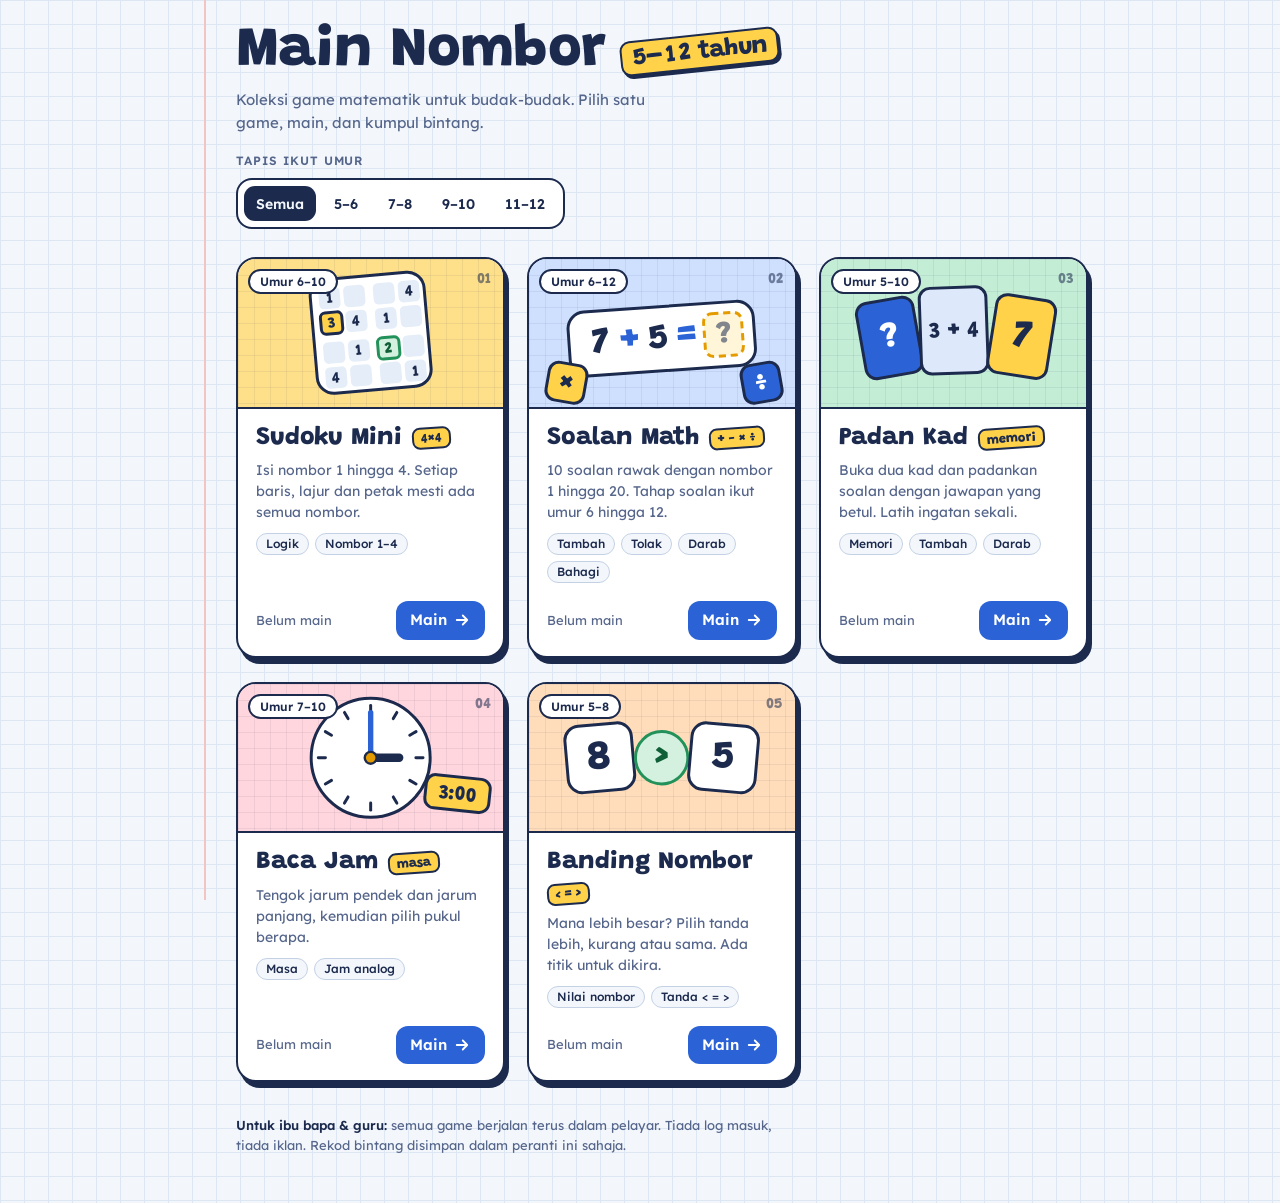
==== index.html @ bdeca7be "Main Nombor: menu + 5 game" ====
<!doctype html>
<html lang="ms">
<head>
<meta charset="utf-8">
<meta name="viewport" content="width=device-width, initial-scale=1">
<meta name="description" content="Main Nombor: koleksi game matematik percuma untuk kanak-kanak umur 5 hingga 12. Sudoku, soalan math, padan kad, baca jam dan banding nombor.">
<meta name="theme-color" content="#F3F7FC" media="(prefers-color-scheme: light)">
<meta name="theme-color" content="#161C26" media="(prefers-color-scheme: dark)">
<link rel="icon" href="assets/icon.svg" type="image/svg+xml">
<title>Main Nombor · Game Math untuk Budak</title>
<link rel="preconnect" href="https://fonts.googleapis.com">
<link rel="preconnect" href="https://fonts.gstatic.com" crossorigin>
<link rel="stylesheet" href="https://fonts.googleapis.com/css2?family=Grandstander:wght@600;800&family=Lexend:wght@400;500;600&display=swap">
<link rel="stylesheet" href="assets/common.css">
<style>
.page{gap:28px}
.top{align-items:flex-end}
.filter-wrap .label{margin-bottom:8px}
.filter .lvl{min-width:0;padding:11px 12px 10px;font-size:14px}
@media (max-width:560px){.filter-wrap{width:100%}.filter .lvl{padding-inline:4px;font-size:13px;white-space:nowrap}}
.tally{display:inline-flex;align-items:center;gap:8px;margin-top:14px;font-weight:600;font-size:14px;background:var(--card);border:2px solid var(--thin);border-radius:999px;padding:5px 14px 5px 8px}
.tally svg{width:22px;height:22px;fill:var(--tag-bg);stroke:var(--edge);stroke-width:1.4;stroke-linejoin:round}
.tally b{font-family:var(--f-display);font-size:18px;font-weight:800}

/* Senarai game */
.games{display:grid;grid-template-columns:repeat(auto-fill,minmax(250px,1fr));gap:24px 22px;margin:0;padding:0;list-style:none}
.games li{display:flex}
.game{flex:1;display:flex;flex-direction:column;text-decoration:none;color:inherit;background:var(--card);border:2.5px solid var(--edge);border-radius:20px;box-shadow:4px 6px 0 var(--edge);overflow:hidden;transition:transform .12s,box-shadow .12s}
.game:hover{transform:translate(-2px,-3px);box-shadow:6px 9px 0 var(--edge)}
.game:active{transform:translate(2px,3px);box-shadow:1px 2px 0 var(--edge)}
.game:focus-visible{outline:3px solid var(--pen);outline-offset:4px}
.art{position:relative;aspect-ratio:220/124;border-bottom:2.5px solid var(--edge);background-image:linear-gradient(rgba(28,42,77,.07) 1px,transparent 1px),linear-gradient(90deg,rgba(28,42,77,.07) 1px,transparent 1px);background-size:16px 16px}
.art svg{position:absolute;inset:0;width:100%;height:100%}
.acc-yellow{background-color:var(--acc-yellow)} .acc-sky{background-color:var(--acc-sky)} .acc-mint{background-color:var(--acc-mint)}
.acc-pink{background-color:var(--acc-pink)} .acc-peach{background-color:var(--acc-peach)}
.age{position:absolute;top:10px;left:10px;font-size:12px;font-weight:600;background:var(--card);border:2px solid var(--edge);border-radius:999px;padding:2px 10px 1px}
.no{position:absolute;top:10px;right:12px;font-family:var(--f-display);font-weight:800;font-size:15px;opacity:.55}
.body{flex:1;padding:16px 18px 6px;display:flex;flex-direction:column;gap:8px}
.body h2{margin:0;font-family:var(--f-display);font-weight:800;font-size:25px;line-height:1.1;display:flex;flex-wrap:wrap;align-items:center;gap:6px 10px}
.mini-tag{font-size:13px;background:var(--tag-bg);color:var(--tag-ink);border:2px solid var(--edge);border-radius:8px;padding:3px 7px 1px;transform:rotate(-4deg);white-space:nowrap}
.body p{margin:0;color:var(--muted);font-size:14px}
.skills{display:flex;flex-wrap:wrap;gap:6px;margin:2px 0 0;padding:0;list-style:none}
.skills li{font-size:12px;font-weight:500;border:1.5px solid var(--thin);border-radius:999px;padding:1px 9px;background:var(--paper)}
.foot{display:flex;align-items:center;justify-content:space-between;gap:10px;padding:12px 18px 16px}
.best{display:flex;align-items:center;gap:2px;font-size:13px;color:var(--muted)}
.best svg{width:20px;height:20px;fill:var(--thin);stroke:var(--edge);stroke-width:1.3;stroke-linejoin:round}
.best svg.on{fill:var(--tag-bg)}
.go{display:inline-flex;align-items:center;gap:6px;font-weight:600;font-size:15px;background:var(--pen);color:var(--pen-ink);border-radius:12px;padding:8px 14px}
.go svg{width:18px;height:18px;fill:none;stroke:currentColor;stroke-width:2.4;stroke-linecap:round;stroke-linejoin:round}
.empty{padding:30px;text-align:center;color:var(--muted);background:var(--card);border:2px dashed var(--thin);border-radius:16px}

/* Ilustrasi kad */
.art .k{fill:var(--card);stroke:var(--edge);stroke-width:2.5}
.art .bx{fill:var(--box)}
.art .t{fill:var(--ink);font-family:var(--f-display);font-weight:800;text-anchor:middle;dominant-baseline:central}
.art .tb{fill:var(--pen);font-family:var(--f-display);font-weight:800;text-anchor:middle;dominant-baseline:central}
.art .y{fill:var(--tag-bg);stroke:var(--edge);stroke-width:2.5}
.art .yt{fill:var(--tag-ink);font-family:var(--f-display);font-weight:800;text-anchor:middle;dominant-baseline:central}
.art .g{fill:var(--ok-bg);stroke:var(--ok);stroke-width:2.5}
.art .gt{fill:var(--ok-ink);font-family:var(--f-display);font-weight:800;text-anchor:middle;dominant-baseline:central}
.art .p{fill:var(--pen);stroke:var(--edge);stroke-width:2.5}
.art .pt{fill:var(--pen-ink);font-family:var(--f-display);font-weight:800;text-anchor:middle;dominant-baseline:central}
.art .s{fill:var(--same);stroke:var(--edge);stroke-width:2.5}
.art .slot{fill:var(--hl-soft);stroke:var(--sel);stroke-width:2.5;stroke-dasharray:6 4}
.art .ln{stroke:var(--ink);stroke-linecap:round}
.art .lnb{stroke:var(--pen);stroke-linecap:round}
.art .tick{stroke:var(--ink);stroke-width:2.5;stroke-linecap:round}
.art .pin{fill:var(--sel);stroke:var(--edge);stroke-width:2}

.note{margin:6px 0 0;font-size:13px;color:var(--muted);max-width:70ch}
.note b{color:var(--ink);font-weight:600}
</style>
</head>
<body>
<main class="page">
  <header class="top">
    <div class="brand">
      <h1>Main Nombor <span class="tag">5–12 tahun</span></h1>
      <p>Koleksi game matematik untuk budak-budak. Pilih satu game, main, dan kumpul bintang.</p>
      <div class="tally" id="tally" hidden><svg viewBox="0 0 24 24" aria-hidden="true"><path d="M12 2.6l2.85 6 6.55.78-4.85 4.55 1.28 6.5L12 17.2l-5.83 3.23 1.28-6.5L2.6 9.38l6.55-.78z"/></svg><span><b id="tally-n">0</b> / <span id="tally-max">0</span> bintang dikumpul</span></div>
    </div>
    <div class="filter-wrap">
      <p class="label">Tapis ikut umur</p>
      <div class="levels filter" id="filter" role="group" aria-label="Tapis game ikut umur"></div>
    </div>
  </header>

  <ul class="games" id="games"></ul>
  <p class="empty" id="empty" hidden>Belum ada game untuk umur ini.</p>

  <p class="note"><b>Untuk ibu bapa &amp; guru:</b> semua game berjalan terus dalam pelayar. Tiada log masuk, tiada iklan. Rekod bintang disimpan dalam peranti ini sahaja.</p>
</main>

<script src="assets/common.js"></script>
<script>
(() => {
/* =====================================================================
   SENARAI GAME — nak tambah game baru, tambah satu objek di sini
   dan buat folder games/<id>/index.html
   ===================================================================== */
const GAMES=[
  {id:'sudoku-4x4',title:'Sudoku Mini',tag:'4×4',ages:[6,10],acc:'yellow',
   desc:'Isi nombor 1 hingga 4. Setiap baris, lajur dan petak mesti ada semua nombor.',
   skills:['Logik','Nombor 1–4'],art:sudokuArt},
  {id:'soalan-math',title:'Soalan Math',tag:'+ − × ÷',ages:[6,12],acc:'sky',
   desc:'10 soalan rawak dengan nombor 1 hingga 20. Tahap soalan ikut umur 6 hingga 12.',
   skills:['Tambah','Tolak','Darab','Bahagi'],art:mathArt},
  {id:'padan-kad',title:'Padan Kad',tag:'memori',ages:[5,10],acc:'mint',
   desc:'Buka dua kad dan padankan soalan dengan jawapan yang betul. Latih ingatan sekali.',
   skills:['Memori','Tambah','Darab'],art:cardsArt},
  {id:'baca-jam',title:'Baca Jam',tag:'masa',ages:[7,10],acc:'pink',
   desc:'Tengok jarum pendek dan jarum panjang, kemudian pilih pukul berapa.',
   skills:['Masa','Jam analog'],art:clockArt},
  {id:'banding-nombor',title:'Banding Nombor',tag:'< = >',ages:[5,8],acc:'peach',
   desc:'Mana lebih besar? Pilih tanda lebih, kurang atau sama. Ada titik untuk dikira.',
   skills:['Nilai nombor','Tanda < = >'],art:compareArt}
];
const FILTERS=[{id:'all',label:'Semua'},{id:'5-6',label:'5–6'},{id:'7-8',label:'7–8'},{id:'9-10',label:'9–10'},{id:'11-12',label:'11–12'}];

/* ----- Ilustrasi (SVG ringkas, warna ikut tema) ----- */
function sudokuArt(){
  const nums=[[1,0,0,4],[0,4,1,0],[0,1,0,0],[4,0,0,1]];
  let h='<g transform="rotate(-5 110 62)"><rect class="k" x="62" y="14" width="96" height="96" rx="14"/>';
  for(let r=0;r<4;r++)for(let c=0;c<4;c++){
    const x=69+c*21+(c>1?4:0),y=21+r*21+(r>1?4:0);
    const cls=r===1&&c===0?'y':r===2&&c===2?'g':'bx';
    h+=`<rect class="${cls}" x="${x}" y="${y}" width="18" height="18" rx="4" ${cls==='bx'?'':'stroke-width="2"'}/>`;
    const v=r===1&&c===0?3:r===2&&c===2?2:nums[r][c];
    if(v)h+=`<text class="${cls==='g'?'gt':cls==='y'?'yt':'t'}" x="${x+9}" y="${y+10}" font-size="13">${v}</text>`;
  }
  return h+'</g>';
}
function mathArt(){
  return `<g transform="rotate(-4 110 66)"><rect class="k" x="32" y="40" width="156" height="54" rx="14"/>
    <text class="t" x="58" y="68" font-size="30">7</text><text class="tb" x="83" y="68" font-size="30">+</text>
    <text class="t" x="107" y="68" font-size="30">5</text><text class="tb" x="131" y="68" font-size="30">=</text>
    <rect class="slot" x="146" y="49" width="32" height="36" rx="7"/><text class="t" x="162" y="68" font-size="24" opacity=".55">?</text></g>
    <g transform="rotate(10 30 104)"><rect class="y" x="14" y="88" width="32" height="32" rx="8"/><text class="yt" x="30" y="105" font-size="22">×</text></g>
    <g transform="rotate(-10 194 104)"><rect class="p" x="178" y="88" width="32" height="32" rx="8"/><text class="pt" x="194" y="105" font-size="22">÷</text></g>`;
}
function cardsArt(){
  return `<g transform="rotate(-10 58 66)"><rect class="p" x="32" y="34" width="48" height="64" rx="9"/><text class="pt" x="56" y="67" font-size="28">?</text></g>
    <g transform="rotate(-2 110 60)"><rect class="s" x="82" y="24" width="56" height="72" rx="9"/><text class="t" x="110" y="61" font-size="19">3 + 4</text></g>
    <g transform="rotate(9 166 66)"><rect class="y" x="142" y="32" width="50" height="66" rx="9"/><text class="yt" x="167" y="66" font-size="32">7</text></g>`;
}
function clockArt(){
  let t='';
  for(let k=0;k<12;k++){const a=k*Math.PI/6;t+=`<line class="tick" x1="${110+Math.sin(a)*38}" y1="${62-Math.cos(a)*38}" x2="${110+Math.sin(a)*44}" y2="${62-Math.cos(a)*44}"/>`;}
  return `<circle class="k" cx="110" cy="62" r="50" stroke-width="3"/>${t}
    <line class="ln" x1="110" y1="62" x2="134" y2="62" stroke-width="7"/>
    <line class="lnb" x1="110" y1="62" x2="110" y2="24" stroke-width="4.5"/>
    <circle class="pin" cx="110" cy="62" r="5"/>
    <g transform="rotate(6 182 92)"><rect class="y" x="156" y="78" width="54" height="28" rx="8"/><text class="yt" x="183" y="93" font-size="17">3:00</text></g>`;
}
function compareArt(){
  return `<g transform="rotate(-5 58 62)"><rect class="k" x="30" y="34" width="56" height="56" rx="12"/><text class="t" x="58" y="63" font-size="34">8</text></g>
    <circle class="g" cx="110" cy="62" r="22"/><text class="gt" x="110" y="63" font-size="28">&gt;</text>
    <g transform="rotate(5 162 62)"><rect class="k" x="134" y="34" width="56" height="56" rx="12"/><text class="t" x="162" y="63" font-size="34">5</text></g>`;
}

/* ----- Render ----- */
const STAR='<svg viewBox="0 0 24 24"><path d="M12 2.6l2.85 6 6.55.78-4.85 4.55 1.28 6.5L12 17.2l-5.83 3.23 1.28-6.5L2.6 9.38l6.55-.78z"/></svg>';
const ARROW='<svg viewBox="0 0 24 24" aria-hidden="true"><path d="M5 12h14M13 6l6 6-6 6"/></svg>';
const list=document.getElementById('games');

GAMES.forEach((g,i)=>{
  const best=OG.best(g.id);
  const li=document.createElement('li');
  li.dataset.min=g.ages[0];li.dataset.max=g.ages[1];
  li.innerHTML=`<a class="game" href="games/${g.id}/index.html" aria-label="${g.title}, umur ${g.ages[0]} hingga ${g.ages[1]} tahun${best?`, rekod ${best} bintang`:''}">
    <div class="art acc-${g.acc}"><svg viewBox="0 0 220 124" aria-hidden="true">${g.art()}</svg>
      <span class="age">Umur ${g.ages[0]}–${g.ages[1]}</span><span class="no">${String(i+1).padStart(2,'0')}</span></div>
    <div class="body">
      <h2>${g.title} <span class="mini-tag">${g.tag}</span></h2>
      <p>${g.desc}</p>
      <ul class="skills">${g.skills.map(s=>`<li>${s}</li>`).join('')}</ul>
    </div>
    <div class="foot">
      <span class="best">${best?[0,1,2].map(k=>STAR.replace('<svg',`<svg class="${k<best?'on':''}"`)).join(''):'Belum main'}</span>
      <span class="go">Main ${ARROW}</span>
    </div></a>`;
  list.appendChild(li);
});

const total=GAMES.reduce((n,g)=>n+OG.best(g.id),0);
if(total){
  document.getElementById('tally').hidden=false;
  document.getElementById('tally-n').textContent=total;
  document.getElementById('tally-max').textContent=GAMES.length*3;
}

/* ----- Tapis umur ----- */
const fbox=document.getElementById('filter');
FILTERS.forEach(f=>{
  const b=document.createElement('button');
  b.type='button';b.className='lvl';b.dataset.f=f.id;b.textContent=f.label;
  b.addEventListener('click',()=>applyFilter(f.id));
  fbox.appendChild(b);
});
function applyFilter(id){
  OG.set('menu:filter',id);
  fbox.querySelectorAll('.lvl').forEach(b=>b.setAttribute('aria-pressed',String(b.dataset.f===id)));
  let shown=0;
  list.querySelectorAll('li').forEach(li=>{
    let ok=true;
    if(id!=='all'){const [lo,hi]=id.split('-').map(Number);ok=+li.dataset.min<=hi&&+li.dataset.max>=lo;}
    li.hidden=!ok;if(ok)shown++;
  });
  document.getElementById('empty').hidden=shown>0;
}
const saved=OG.get('menu:filter','all');
applyFilter(FILTERS.some(f=>f.id===saved)?saved:'all');
})();
</script>
</body>
</html>
---- assets/common.css ----
/* Main Nombor — design system dikongsi oleh menu dan semua game.
   Gaya: muka surat buku latihan sekolah (kertas petak + garis margin). Dark mode = papan hitam.
   Style khusus game (papan sudoku, jam, kad) duduk dalam <style> fail game masing-masing. */
:root{
  --paper:#F3F7FC; --grid:#DDE7F4; --margin:#F2C4C4;
  --card:#FFFFFF; --box:#E5EDF8; --ink:#1C2A4D; --muted:#56668B; --thin:#C4D1E5; --edge:#1C2A4D;
  --pen:#2B63D6; --pen-ink:#FFFFFF;
  --sel:#E39B00; --hl:#FFE7A3; --hl-soft:#FFF6DA; --same:#DDE8FB;
  --tag-bg:#FFD24A; --tag-ink:#1C2A4D;
  --ok:#23925A; --ok-bg:#D4F1E0; --ok-ink:#0F5F37;
  --bad:#D63838; --bad-bg:#FCDADA; --bad-ink:#9E1B1B;
  --veil:rgba(243,247,252,.92);
  /* warna latar ilustrasi kad game di menu */
  --acc-yellow:#FFE08A; --acc-sky:#CFE0FF; --acc-mint:#C4EDD6; --acc-pink:#FFD6DE; --acc-peach:#FFDDBA;
  --f-display:"Grandstander","Trebuchet MS",system-ui,sans-serif;
  --f-body:"Lexend",system-ui,-apple-system,"Segoe UI",Roboto,sans-serif;
}
@media (prefers-color-scheme: dark){
  :root:not([data-theme="light"]){
    --paper:#161C26; --grid:#1E2633; --margin:#4A2D36;
    --card:#212A38; --box:#1A2230; --ink:#EEF2F8; --muted:#9DAAC0; --thin:#38455A; --edge:#55647D;
    --pen:#6E9BFF; --pen-ink:#0F1520;
    --sel:#F2C94C; --hl:#4A4020; --hl-soft:#262A2C; --same:#24324E;
    --tag-bg:#F2C94C; --tag-ink:#161C26;
    --ok:#46C384; --ok-bg:#1B4A33; --ok-ink:#A3EEC6;
    --bad:#F06A6A; --bad-bg:#5A2328; --bad-ink:#FFB4B4;
    --veil:rgba(22,28,38,.92);
    --acc-yellow:#4A4020; --acc-sky:#24324E; --acc-mint:#1B4A33; --acc-pink:#4A2533; --acc-peach:#4A3420;
    color-scheme:dark;
  }
}
:root[data-theme="dark"]{
  --paper:#161C26; --grid:#1E2633; --margin:#4A2D36;
  --card:#212A38; --box:#1A2230; --ink:#EEF2F8; --muted:#9DAAC0; --thin:#38455A; --edge:#55647D;
  --pen:#6E9BFF; --pen-ink:#0F1520;
  --sel:#F2C94C; --hl:#4A4020; --hl-soft:#262A2C; --same:#24324E;
  --tag-bg:#F2C94C; --tag-ink:#161C26;
  --ok:#46C384; --ok-bg:#1B4A33; --ok-ink:#A3EEC6;
  --bad:#F06A6A; --bad-bg:#5A2328; --bad-ink:#FFB4B4;
  --veil:rgba(22,28,38,.92);
  --acc-yellow:#4A4020; --acc-sky:#24324E; --acc-mint:#1B4A33; --acc-pink:#4A2533; --acc-peach:#4A3420;
  color-scheme:dark;
}

*,*::before,*::after{box-sizing:border-box}
body{
  margin:0;
  background-color:var(--paper);
  background-image:linear-gradient(var(--grid) 1px,transparent 1px),linear-gradient(90deg,var(--grid) 1px,transparent 1px);
  background-size:24px 24px;
  color:var(--ink); font-family:var(--f-body); font-size:15px; line-height:1.5;
  -webkit-font-smoothing:antialiased; min-height:100vh;
}
[hidden]{display:none!important}
a{color:inherit}
button{font:inherit;color:inherit;touch-action:manipulation;-webkit-user-select:none;user-select:none}
button:focus-visible,a:focus-visible{outline:3px solid var(--pen);outline-offset:2px}

/* Page + garis margin buku latihan */
.page{position:relative;z-index:1;max-width:960px;margin:0 auto;padding-inline:16px;padding-block:20px 48px;display:flex;flex-direction:column;gap:22px}
@media (min-width:780px){
  .page{padding-inline:76px 32px;padding-top:24px}
  body::before{content:"";position:fixed;z-index:0;top:0;bottom:0;left:max(44px,calc(50% - 436px));width:2px;background:var(--margin);pointer-events:none}
}

/* Butang balik ke menu */
.back{align-self:flex-start;display:inline-flex;align-items:center;gap:6px;font-weight:600;font-size:14px;line-height:1;text-decoration:none;background:var(--card);border:2px solid var(--edge);border-radius:999px;padding:8px 15px 7px 10px;box-shadow:0 3px 0 var(--edge);transition:transform .08s,box-shadow .08s}
.back svg{width:18px;height:18px;fill:none;stroke:currentColor;stroke-width:2.4;stroke-linecap:round;stroke-linejoin:round}
.back:hover{background:var(--box)}
.back:active{transform:translateY(2px);box-shadow:0 1px 0 var(--edge)}

/* Header */
.top{display:flex;flex-wrap:wrap;align-items:flex-end;justify-content:space-between;gap:18px 24px}
.brand h1{margin:0;font-family:var(--f-display);font-weight:800;font-size:clamp(38px,7vw,58px);line-height:.95;letter-spacing:-.01em;display:flex;align-items:center;flex-wrap:wrap;gap:6px 14px;text-wrap:balance}
.tag{font-size:.42em;background:var(--tag-bg);color:var(--tag-ink);border:2px solid var(--edge);border-radius:10px;padding:5px 10px 3px;transform:rotate(-6deg);box-shadow:2px 3px 0 var(--edge);font-variant-numeric:tabular-nums;white-space:nowrap}
.brand p{margin:10px 0 0;color:var(--muted);max-width:46ch}

/* Pilihan level (segmented) */
.levels{display:flex;gap:6px;padding:6px;background:var(--card);border:2px solid var(--edge);border-radius:16px}
.lvl{font-weight:600;font-size:14px;line-height:1;background:transparent;border:0;border-radius:11px;padding:11px 14px 10px;display:flex;flex-direction:column;align-items:center;gap:7px;cursor:pointer;min-width:88px}
.lvl:hover{background:var(--box)}
.lvl[aria-pressed="true"]{background:var(--ink);color:var(--paper)}
.pips{display:flex;gap:4px}
.pips i{width:7px;height:7px;border-radius:50%;background:currentColor;opacity:.25}
.pips i.on{opacity:1}
@media (max-width:560px){.levels{width:100%}.lvl{flex:1;min-width:0;padding-inline:6px}}

/* Kawasan main: kiri = papan/soalan, kanan = butang + cara main */
.play{display:grid;grid-template-columns:minmax(0,440px) minmax(0,1fr);gap:30px 40px;align-items:start}
@media (max-width:780px){
  .play{grid-template-columns:minmax(0,1fr)}
  .board-col,.side{width:100%;max-width:440px;justify-self:center}
}
.side{display:flex;flex-direction:column;gap:22px}

/* Statistik */
.stats{display:flex;gap:8px;margin-bottom:14px}
.stat{flex:1;min-width:0;background:var(--card);border:2px solid var(--thin);border-radius:12px;padding:7px 12px 6px;display:flex;flex-direction:column}
.stat span{font-size:11px;letter-spacing:.08em;text-transform:uppercase;color:var(--muted);font-weight:600}
.stat b{font-family:var(--f-display);font-size:22px;font-weight:800;font-variant-numeric:tabular-nums;line-height:1.15}
.stat.warn b{color:var(--bad-ink)}

.status{margin:18px 0 0;min-height:1.5em;font-weight:500;font-size:16px}
.status.good{color:var(--ok-ink)}
.status.oops{color:var(--bad-ink)}
.label{font-size:12px;letter-spacing:.08em;text-transform:uppercase;color:var(--muted);font-weight:600;margin:0 0 10px}

/* Kad utama (papan soalan) */
.sheet{position:relative;background:var(--card);border:3px solid var(--edge);border-radius:22px;box-shadow:4px 6px 0 var(--edge)}

/* Butang besar (nombor / jawapan) */
.num{font-family:var(--f-display);font-weight:800;font-size:38px;line-height:1;background:var(--card);border:2px solid var(--edge);border-radius:16px;box-shadow:0 5px 0 var(--edge);padding:12px 0 9px;display:flex;flex-direction:column;align-items:center;gap:6px;cursor:pointer;transition:transform .08s,box-shadow .08s,background-color .15s}
.num small{font:500 11px/1 var(--f-body);color:var(--muted);white-space:nowrap}
.num:active:not(:disabled){transform:translateY(4px);box-shadow:0 1px 0 var(--edge)}
.num:disabled{opacity:.42;cursor:default;transform:translateY(3px);box-shadow:0 2px 0 var(--edge)}
.num.ok,.num.ok:disabled{opacity:1;background:var(--ok-bg);border-color:var(--ok);color:var(--ok-ink)}
.num.bad,.num.bad:disabled{opacity:1;background:var(--bad-bg);border-color:var(--bad);color:var(--bad-ink)}

/* Butang tindakan */
.actions{display:grid;grid-template-columns:repeat(3,minmax(0,1fr));gap:10px}
.act{font-weight:600;font-size:14px;line-height:1.2;background:var(--card);border:2px solid var(--thin);border-radius:12px;padding:12px 6px;cursor:pointer;display:flex;align-items:center;justify-content:center;gap:7px;text-decoration:none}
.act:hover{border-color:var(--edge)}
.act svg{width:18px;height:18px;flex:none;fill:none;stroke:currentColor;stroke-width:2;stroke-linecap:round;stroke-linejoin:round}
.act.primary{background:var(--pen);border-color:var(--pen);color:var(--pen-ink)}

/* Kotak cara main */
.rules{background:var(--card);border:2px dashed var(--thin);border-radius:16px;padding:16px 18px}
.rules h2{font-family:var(--f-display);font-weight:800;font-size:21px;line-height:1.2;margin:0 0 10px}
.rules ol{margin:0;padding-left:20px;display:grid;gap:6px}
.legend{display:flex;flex-wrap:wrap;gap:8px;margin-top:14px}
.chip{display:inline-flex;align-items:center;gap:6px;font-size:13px;font-weight:500;padding:4px 11px 4px 5px;border-radius:999px;border:2px solid}
.chip i{width:15px;height:15px;border-radius:4px;background:currentColor;opacity:.85}
.chip.ok{border-color:var(--ok);background:var(--ok-bg);color:var(--ok-ink)}
.chip.bad{border-color:var(--bad);background:var(--bad-bg);color:var(--bad-ink)}
.chip.sel{border-color:var(--sel);background:var(--hl);color:var(--ink)}
.chip.sel i{background:var(--sel)}
.chip.pen{border-color:var(--pen);background:var(--same);color:var(--ink)}
.chip.pen i{background:var(--pen)}
.kbd-tip{display:none;margin:14px 0 0;font-size:13px;color:var(--muted)}
@media (hover:hover) and (pointer:fine){.kbd-tip{display:block}}
kbd{font:600 12px/1.4 var(--f-body);border:1.5px solid var(--thin);border-bottom-width:3px;border-radius:6px;padding:0 6px;background:var(--paper);color:var(--ink)}

/* Skrin menang / keputusan */
.win{position:absolute;inset:-6px;background:var(--veil);backdrop-filter:blur(3px);-webkit-backdrop-filter:blur(3px);border-radius:24px;display:flex;flex-direction:column;align-items:center;justify-content:center;gap:10px;text-align:center;padding:20px;animation:rise .35s ease-out}
.win h2{font-family:var(--f-display);font-weight:800;font-size:clamp(36px,9vw,52px);margin:0;line-height:1}
.win p{margin:0;color:var(--muted);max-width:30ch}
.stars{display:flex;gap:6px;margin-bottom:4px}
.stars svg{width:46px;height:46px;fill:var(--thin);stroke:var(--edge);stroke-width:1.2;stroke-linejoin:round}
.stars svg.on{fill:var(--tag-bg);animation:pop .4s ease-out both}
.stars svg.on:nth-child(2){animation-delay:.15s}
.stars svg.on:nth-child(3){animation-delay:.3s}
.win-actions{display:flex;flex-wrap:wrap;gap:10px;justify-content:center;margin-top:8px}
.win-actions .act{padding-inline:16px}

@keyframes pop{0%{transform:scale(.8)}60%{transform:scale(1.12)}100%{transform:scale(1)}}
@keyframes shake{0%,100%{transform:translateX(0)}20%{transform:translateX(-6px)}40%{transform:translateX(6px)}60%{transform:translateX(-4px)}80%{transform:translateX(4px)}}
@keyframes wave{0%,100%{transform:translateY(0) scale(1)}45%{transform:translateY(-10px) scale(1.06)}}
@keyframes rise{from{opacity:0;transform:scale(.96)}to{opacity:1;transform:none}}
.pop{animation:pop .3s ease-out}
.shake{animation:shake .4s ease-in-out}
.wave{animation:wave .55s ease-in-out both}
@media (prefers-reduced-motion:reduce){*,*::before,*::after{animation:none!important;transition:none!important}}

/* ---------- Game jenis kuiz (assets/quiz.js): bulatan kemajuan, butang seterusnya, panel keputusan ---------- */
.q-sheet{padding:16px 16px 22px}
.dots{display:flex;justify-content:center;flex-wrap:wrap;gap:6px}
.dots i{width:13px;height:13px;border-radius:50%;background:var(--box);border:2px solid var(--thin);transition:background-color .2s,border-color .2s}
.dots i.cur{border-color:var(--sel);background:var(--hl);transform:scale(1.15)}
.dots i.ok{background:var(--ok);border-color:var(--ok)}
.dots i.bad{background:var(--bad);border-color:var(--bad)}
.next{width:100%;font-size:17px;padding:15px 12px;border-radius:14px;box-shadow:0 4px 0 var(--edge);border:2px solid var(--edge)!important}
.next:active{transform:translateY(3px);box-shadow:0 1px 0 var(--edge)}
.next svg{width:20px;height:20px}
.result{display:flex;flex-direction:column;align-items:center;gap:10px;text-align:center;padding:18px 6px 4px;animation:rise .35s ease-out}
.result h2{font-family:var(--f-display);font-weight:800;font-size:clamp(34px,8vw,48px);margin:0;line-height:1}
.result > p{margin:0;color:var(--muted)}
.review{width:100%;margin:8px 0 0;padding:12px 14px;background:var(--box);border-radius:14px;text-align:left}
.review h3{margin:0 0 6px;font-size:12px;letter-spacing:.08em;text-transform:uppercase;color:var(--muted);font-weight:600}
.review ul{list-style:none;margin:0;padding:0;display:grid;gap:4px}
.review li{display:flex;flex-wrap:wrap;align-items:baseline;justify-content:space-between;gap:2px 12px}
.review b{font-family:var(--f-display);font-weight:800;font-size:19px}
.review small{color:var(--bad-ink);font-size:13px}
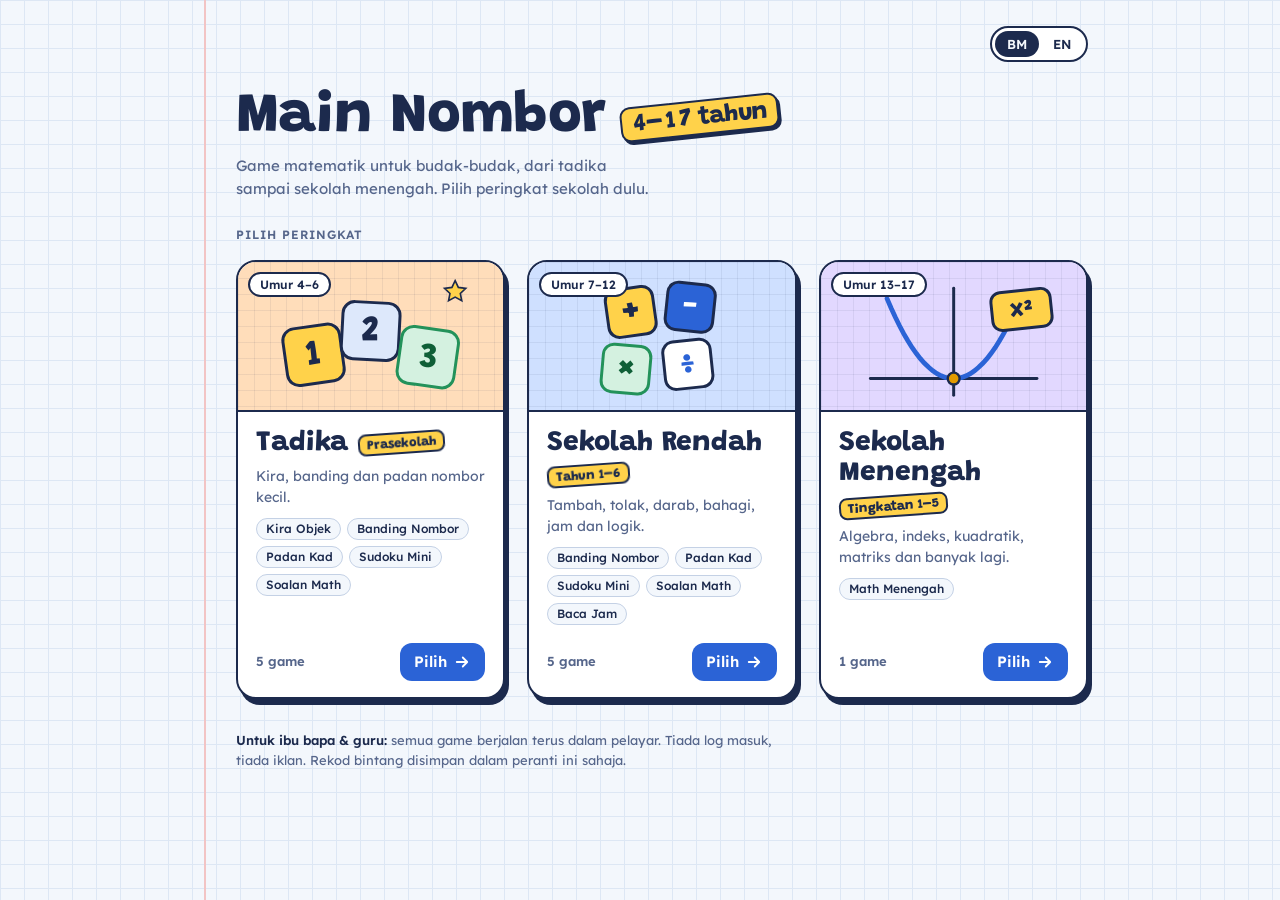
==== commit 52b1e24e: "update new code" ====
--- a/index.html
+++ b/index.html
@@ -3,28 +3,36 @@
 <head>
 <meta charset="utf-8">
 <meta name="viewport" content="width=device-width, initial-scale=1">
-<meta name="description" content="Main Nombor: koleksi game matematik percuma untuk kanak-kanak umur 5 hingga 12. Sudoku, soalan math, padan kad, baca jam dan banding nombor.">
+<meta name="description" content="Main Nombor: game matematik percuma untuk tadika, sekolah rendah dan sekolah menengah. Free maths games for preschool, primary and secondary school. Dwibahasa / bilingual.">
 <meta name="theme-color" content="#F3F7FC" media="(prefers-color-scheme: light)">
 <meta name="theme-color" content="#161C26" media="(prefers-color-scheme: dark)">
 <link rel="icon" href="assets/icon.svg" type="image/svg+xml">
-<title>Main Nombor · Game Math untuk Budak</title>
+<title data-en="Main Nombor · Maths Games for Kids">Main Nombor · Game Math untuk Budak</title>
 <link rel="preconnect" href="https://fonts.googleapis.com">
 <link rel="preconnect" href="https://fonts.gstatic.com" crossorigin>
 <link rel="stylesheet" href="https://fonts.googleapis.com/css2?family=Grandstander:wght@600;800&family=Lexend:wght@400;500;600&display=swap">
 <link rel="stylesheet" href="assets/common.css">
 <style>
-.page{gap:28px}
+.page{gap:26px}
+.view{display:flex;flex-direction:column;gap:26px}
 .top{align-items:flex-end}
-.filter-wrap .label{margin-bottom:8px}
-.filter .lvl{min-width:0;padding:11px 12px 10px;font-size:14px}
-@media (max-width:560px){.filter-wrap{width:100%}.filter .lvl{padding-inline:4px;font-size:13px;white-space:nowrap}}
 .tally{display:inline-flex;align-items:center;gap:8px;margin-top:14px;font-weight:600;font-size:14px;background:var(--card);border:2px solid var(--thin);border-radius:999px;padding:5px 14px 5px 8px}
 .tally svg{width:22px;height:22px;fill:var(--tag-bg);stroke:var(--edge);stroke-width:1.4;stroke-linejoin:round}
 .tally b{font-family:var(--f-display);font-size:18px;font-weight:800}
-
-/* Senarai game */
-.games{display:grid;grid-template-columns:repeat(auto-fill,minmax(250px,1fr));gap:24px 22px;margin:0;padding:0;list-style:none}
-.games li{display:flex}
+.pick-label{margin:0 0 -10px}
+
+/* Pilihan umur dalam satu peringkat */
+.filter-wrap .label{margin-bottom:8px}
+.filter .lvl{min-width:52px;flex:1;padding:8px 8px 7px;gap:3px}
+.filter .lvl b{font-family:var(--f-display);font-size:22px;font-weight:800;line-height:1}
+.filter .lvl span{font-size:10px;letter-spacing:.04em;text-transform:uppercase;opacity:.72;white-space:nowrap}
+.filter .lvl.all b{font-family:var(--f-body);font-size:14px;font-weight:600;line-height:22px}
+@media (max-width:560px){.filter-wrap{width:100%}.filter .lvl{min-width:0;padding-inline:2px}.filter .lvl.all{flex:1.3}}
+.hint{margin:-10px 0 0;font-size:14px;color:var(--muted)}
+
+/* Kad (peringkat & game) */
+.cards{display:grid;grid-template-columns:repeat(auto-fill,minmax(250px,1fr));gap:24px 22px;margin:0;padding:0;list-style:none}
+.cards li{display:flex}
 .game{flex:1;display:flex;flex-direction:column;text-decoration:none;color:inherit;background:var(--card);border:2.5px solid var(--edge);border-radius:20px;box-shadow:4px 6px 0 var(--edge);overflow:hidden;transition:transform .12s,box-shadow .12s}
 .game:hover{transform:translate(-2px,-3px);box-shadow:6px 9px 0 var(--edge)}
 .game:active{transform:translate(2px,3px);box-shadow:1px 2px 0 var(--edge)}
@@ -32,11 +40,11 @@
 .art{position:relative;aspect-ratio:220/124;border-bottom:2.5px solid var(--edge);background-image:linear-gradient(rgba(28,42,77,.07) 1px,transparent 1px),linear-gradient(90deg,rgba(28,42,77,.07) 1px,transparent 1px);background-size:16px 16px}
 .art svg{position:absolute;inset:0;width:100%;height:100%}
 .acc-yellow{background-color:var(--acc-yellow)} .acc-sky{background-color:var(--acc-sky)} .acc-mint{background-color:var(--acc-mint)}
-.acc-pink{background-color:var(--acc-pink)} .acc-peach{background-color:var(--acc-peach)}
+.acc-pink{background-color:var(--acc-pink)} .acc-peach{background-color:var(--acc-peach)} .acc-lilac{background-color:var(--acc-lilac)}
 .age{position:absolute;top:10px;left:10px;font-size:12px;font-weight:600;background:var(--card);border:2px solid var(--edge);border-radius:999px;padding:2px 10px 1px}
-.no{position:absolute;top:10px;right:12px;font-family:var(--f-display);font-weight:800;font-size:15px;opacity:.55}
 .body{flex:1;padding:16px 18px 6px;display:flex;flex-direction:column;gap:8px}
 .body h2{margin:0;font-family:var(--f-display);font-weight:800;font-size:25px;line-height:1.1;display:flex;flex-wrap:wrap;align-items:center;gap:6px 10px}
+.level .body h2{font-size:28px}
 .mini-tag{font-size:13px;background:var(--tag-bg);color:var(--tag-ink);border:2px solid var(--edge);border-radius:8px;padding:3px 7px 1px;transform:rotate(-4deg);white-space:nowrap}
 .body p{margin:0;color:var(--muted);font-size:14px}
 .skills{display:flex;flex-wrap:wrap;gap:6px;margin:2px 0 0;padding:0;list-style:none}
@@ -45,11 +53,12 @@
 .best{display:flex;align-items:center;gap:2px;font-size:13px;color:var(--muted)}
 .best svg{width:20px;height:20px;fill:var(--thin);stroke:var(--edge);stroke-width:1.3;stroke-linejoin:round}
 .best svg.on{fill:var(--tag-bg)}
-.go{display:inline-flex;align-items:center;gap:6px;font-weight:600;font-size:15px;background:var(--pen);color:var(--pen-ink);border-radius:12px;padding:8px 14px}
+.go{display:inline-flex;align-items:center;gap:6px;font-weight:600;font-size:15px;background:var(--pen);color:var(--pen-ink);border-radius:12px;padding:8px 14px;white-space:nowrap}
 .go svg{width:18px;height:18px;fill:none;stroke:currentColor;stroke-width:2.4;stroke-linecap:round;stroke-linejoin:round}
+.count{font-size:13px;font-weight:600;color:var(--muted)}
 .empty{padding:30px;text-align:center;color:var(--muted);background:var(--card);border:2px dashed var(--thin);border-radius:16px}
 
-/* Ilustrasi kad */
+/* Ilustrasi */
 .art .k{fill:var(--card);stroke:var(--edge);stroke-width:2.5}
 .art .bx{fill:var(--box)}
 .art .t{fill:var(--ink);font-family:var(--f-display);font-weight:800;text-anchor:middle;dominant-baseline:central}
@@ -61,9 +70,10 @@
 .art .p{fill:var(--pen);stroke:var(--edge);stroke-width:2.5}
 .art .pt{fill:var(--pen-ink);font-family:var(--f-display);font-weight:800;text-anchor:middle;dominant-baseline:central}
 .art .s{fill:var(--same);stroke:var(--edge);stroke-width:2.5}
+.art .r{fill:var(--bad);stroke:var(--edge);stroke-width:2.2}
 .art .slot{fill:var(--hl-soft);stroke:var(--sel);stroke-width:2.5;stroke-dasharray:6 4}
-.art .ln{stroke:var(--ink);stroke-linecap:round}
-.art .lnb{stroke:var(--pen);stroke-linecap:round}
+.art .ln{stroke:var(--ink);stroke-linecap:round;fill:none}
+.art .lnb{stroke:var(--pen);stroke-linecap:round;fill:none}
 .art .tick{stroke:var(--ink);stroke-width:2.5;stroke-linecap:round}
 .art .pin{fill:var(--sel);stroke:var(--edge);stroke-width:2}
 
@@ -73,51 +83,107 @@
 </head>
 <body>
 <main class="page">
-  <header class="top">
-    <div class="brand">
-      <h1>Main Nombor <span class="tag">5–12 tahun</span></h1>
-      <p>Koleksi game matematik untuk budak-budak. Pilih satu game, main, dan kumpul bintang.</p>
-      <div class="tally" id="tally" hidden><svg viewBox="0 0 24 24" aria-hidden="true"><path d="M12 2.6l2.85 6 6.55.78-4.85 4.55 1.28 6.5L12 17.2l-5.83 3.23 1.28-6.5L2.6 9.38l6.55-.78z"/></svg><span><b id="tally-n">0</b> / <span id="tally-max">0</span> bintang dikumpul</span></div>
-    </div>
-    <div class="filter-wrap">
-      <p class="label">Tapis ikut umur</p>
-      <div class="levels filter" id="filter" role="group" aria-label="Tapis game ikut umur"></div>
-    </div>
-  </header>
-
-  <ul class="games" id="games"></ul>
-  <p class="empty" id="empty" hidden>Belum ada game untuk umur ini.</p>
-
-  <p class="note"><b>Untuk ibu bapa &amp; guru:</b> semua game berjalan terus dalam pelayar. Tiada log masuk, tiada iklan. Rekod bintang disimpan dalam peranti ini sahaja.</p>
+  <div class="topbar"><a class="back" id="back" href="#" hidden><svg viewBox="0 0 24 24" aria-hidden="true"><path d="M15 5l-7 7 7 7"/></svg><span data-en="All levels">Semua peringkat</span></a></div>
+
+  <!-- Paparan 1: pilih peringkat sekolah -->
+  <section class="view" id="view-levels">
+    <header class="top">
+      <div class="brand">
+        <h1>Main Nombor <span class="tag" data-en="ages 4–17">4–17 tahun</span></h1>
+        <p data-en="Maths games for kids, from preschool to secondary school. Choose a school level to start.">Game matematik untuk budak-budak, dari tadika sampai sekolah menengah. Pilih peringkat sekolah dulu.</p>
+        <div class="tally" id="tally" hidden><svg viewBox="0 0 24 24" aria-hidden="true"><path d="M12 2.6l2.85 6 6.55.78-4.85 4.55 1.28 6.5L12 17.2l-5.83 3.23 1.28-6.5L2.6 9.38l6.55-.78z"/></svg><span id="tally-text"></span></div>
+      </div>
+    </header>
+    <p class="label pick-label" data-en="Choose a level">Pilih peringkat</p>
+    <ul class="cards" id="level-cards"></ul>
+  </section>
+
+  <!-- Paparan 2: senarai game dalam satu peringkat -->
+  <section class="view" id="view-games" hidden>
+    <header class="top">
+      <div class="brand">
+        <h1 id="lv-title"></h1>
+        <p data-en="Choose an age to filter the games. Each game opens at the right level for that age.">Pilih umur untuk tapis game. Game akan buka ikut tahap umur yang dipilih.</p>
+      </div>
+      <div class="filter-wrap">
+        <p class="label" data-en="Choose age">Pilih umur</p>
+        <div class="levels filter" id="age-filter" role="group" aria-label="Pilih umur" data-en-label="Choose age"></div>
+      </div>
+    </header>
+    <ul class="cards" id="games"></ul>
+    <p class="empty" id="empty" hidden></p>
+  </section>
+
+  <p class="note" data-en="&lt;b&gt;For parents &amp;amp; teachers:&lt;/b&gt; every game runs in the browser. No sign-in, no ads. Stars are saved on this device only."><b>Untuk ibu bapa &amp; guru:</b> semua game berjalan terus dalam pelayar. Tiada log masuk, tiada iklan. Rekod bintang disimpan dalam peranti ini sahaja.</p>
 </main>
 
 <script src="assets/common.js"></script>
 <script>
 (() => {
+const $=id=>document.getElementById(id),L=OG.L;
+const T=pair=>L(pair[0],pair[1]);   // [BM, English]
+
+/* =====================================================================
+   PERINGKAT SEKOLAH
+   ===================================================================== */
+const LEVELS=[
+  {id:'tadika',name:['Tadika','Preschool'],tag:['Prasekolah','Tadika'],ages:[4,6],acc:'peach',art:tadikaArt,
+   desc:['Kira, banding dan padan nombor kecil.','Counting, comparing and matching small numbers.'],
+   ageSub:a=>L('tahun','yrs')},
+  {id:'rendah',name:['Sekolah Rendah','Primary School'],tag:['Tahun 1–6','Year 1–6'],ages:[7,12],acc:'sky',art:rendahArt,
+   desc:['Tambah, tolak, darab, bahagi, jam dan logik.','Add, subtract, multiply, divide, time and logic.'],
+   ageSub:a=>L(`Thn ${a-6}`,`Yr ${a-6}`)},
+  {id:'menengah',name:['Sekolah Menengah','Secondary School'],tag:['Tingkatan 1–5','Form 1–5'],ages:[13,17],acc:'lilac',art:menengahArt,
+   desc:['Algebra, indeks, kuadratik, matriks dan banyak lagi.','Algebra, indices, quadratics, matrices and more.'],
+   ageSub:a=>L(`T${a-12}`,`F${a-12}`)}
+];
+
 /* =====================================================================
    SENARAI GAME — nak tambah game baru, tambah satu objek di sini
-   dan buat folder games/<id>/index.html
+   dan buat folder games/<id>/index.html. Teks: [BM, English]
    ===================================================================== */
 const GAMES=[
-  {id:'sudoku-4x4',title:'Sudoku Mini',tag:'4×4',ages:[6,10],acc:'yellow',
-   desc:'Isi nombor 1 hingga 4. Setiap baris, lajur dan petak mesti ada semua nombor.',
-   skills:['Logik','Nombor 1–4'],art:sudokuArt},
-  {id:'soalan-math',title:'Soalan Math',tag:'+ − × ÷',ages:[6,12],acc:'sky',
-   desc:'10 soalan rawak dengan nombor 1 hingga 20. Tahap soalan ikut umur 6 hingga 12.',
-   skills:['Tambah','Tolak','Darab','Bahagi'],art:mathArt},
-  {id:'padan-kad',title:'Padan Kad',tag:'memori',ages:[5,10],acc:'mint',
-   desc:'Buka dua kad dan padankan soalan dengan jawapan yang betul. Latih ingatan sekali.',
-   skills:['Memori','Tambah','Darab'],art:cardsArt},
-  {id:'baca-jam',title:'Baca Jam',tag:'masa',ages:[7,10],acc:'pink',
-   desc:'Tengok jarum pendek dan jarum panjang, kemudian pilih pukul berapa.',
-   skills:['Masa','Jam analog'],art:clockArt},
-  {id:'banding-nombor',title:'Banding Nombor',tag:'< = >',ages:[5,8],acc:'peach',
-   desc:'Mana lebih besar? Pilih tanda lebih, kurang atau sama. Ada titik untuk dikira.',
-   skills:['Nilai nombor','Tanda < = >'],art:compareArt}
+  {id:'kira-objek',title:['Kira Objek','Count Objects'],tag:['1, 2, 3','1, 2, 3'],ages:[4,6],acc:'mint',art:countArt,
+   desc:['Kira bintang, bola dan hati dalam gambar, kemudian pilih nombor.','Count the stars, balls and hearts in the picture, then pick the number.'],
+   skills:[['Mengira','Counting'],['Nombor 1–10','Numbers 1–10']]},
+  {id:'banding-nombor',title:['Banding Nombor','Compare Numbers'],tag:['< = >','< = >'],ages:[4,8],acc:'peach',art:compareArt,
+   desc:['Mana lebih besar? Pilih tanda lebih, kurang atau sama.','Which is bigger? Choose greater than, less than or equal.'],
+   skills:[['Nilai nombor','Number value'],['Tanda < = >','Signs < = >']]},
+  {id:'padan-kad',title:['Padan Kad','Card Match'],tag:['memori','memory'],ages:[5,10],acc:'mint',art:cardsArt,
+   desc:['Buka dua kad dan padankan soalan dengan jawapan yang betul.','Turn over two cards and match each question with its answer.'],
+   skills:[['Memori','Memory'],['Tambah','Addition'],['Darab','Multiplication']]},
+  {id:'sudoku-4x4',title:['Sudoku Mini','Sudoku Mini'],tag:['4×4','4×4'],ages:[6,10],acc:'yellow',art:sudokuArt,
+   desc:['Isi nombor 1 hingga 4. Setiap baris, lajur dan petak mesti ada semua nombor.','Fill in 1 to 4. Every row, column and square needs every number.'],
+   skills:[['Logik','Logic'],['Nombor 1–4','Numbers 1–4']]},
+  {id:'soalan-math',title:['Soalan Math','Math Quiz'],tag:['+ − × ÷','+ − × ÷'],ages:[6,12],acc:'sky',art:mathArt,
+   desc:['10 soalan rawak dengan nombor 1 hingga 20. Tahap ikut umur.','10 random questions with numbers 1 to 20, matched to age.'],
+   skills:[['Tambah','Add'],['Tolak','Subtract'],['Darab','Multiply'],['Bahagi','Divide']]},
+  {id:'baca-jam',title:['Baca Jam','Tell the Time'],tag:['masa','time'],ages:[7,10],acc:'pink',art:clockArt,
+   desc:['Tengok jarum pendek dan jarum panjang, kemudian pilih pukul berapa.','Read the short and long hands, then choose the time.'],
+   skills:[['Masa','Time'],['Jam analog','Analogue clock']]},
+  {id:'math-menengah',title:['Math Menengah','Secondary Math'],tag:['T1–T5','F1–F5'],ages:[13,17],acc:'lilac',art:secondaryArt,
+   desc:['10 soalan ikut topik Tingkatan 1 hingga 5, dengan langkah kira bila salah.','10 questions on Form 1 to 5 topics, with worked steps when you get one wrong.'],
+   skills:[['Algebra','Algebra'],['Indeks','Indices'],['Kuadratik','Quadratics'],['Matriks','Matrices']]}
 ];
-const FILTERS=[{id:'all',label:'Semua'},{id:'5-6',label:'5–6'},{id:'7-8',label:'7–8'},{id:'9-10',label:'9–10'},{id:'11-12',label:'11–12'}];
 
 /* ----- Ilustrasi (SVG ringkas, warna ikut tema) ----- */
+function tadikaArt(){
+  return `<g transform="rotate(-8 62 78)"><rect class="y" x="38" y="54" width="48" height="48" rx="10"/><text class="yt" x="62" y="79" font-size="30">1</text></g>
+    <g transform="rotate(3 110 58)"><rect class="s" x="86" y="34" width="48" height="48" rx="10"/><text class="t" x="110" y="59" font-size="30">2</text></g>
+    <g transform="rotate(8 158 80)"><rect class="g" x="134" y="56" width="48" height="48" rx="10"/><text class="gt" x="158" y="81" font-size="30">3</text></g>
+    <path class="y" transform="translate(170 14) scale(.55)" d="M20 3l4.9 10.4 11.3 1.4-8.3 7.8 2.2 11.2L20 28.2l-10.1 5.6 2.2-11.2-8.3-7.8 11.3-1.4z"/>`;
+}
+function rendahArt(){
+  const t=(cls,tc,x,y,ch,rot)=>`<g transform="rotate(${rot} ${x+20} ${y+20})"><rect class="${cls}" x="${x}" y="${y}" width="40" height="40" rx="9"/><text class="${tc}" x="${x+20}" y="${y+21}" font-size="26">${ch}</text></g>`;
+  return t('y','yt',64,22,'+',-8)+t('p','pt',114,18,'−',6)+t('g','gt',60,70,'×',5)+t('k','tb',112,66,'÷',-6);
+}
+function menengahArt(){
+  let pts=[];for(let x=-4;x<=4;x+=.25){pts.push(`${(110+x*14).toFixed(1)},${(98-x*x*4.2).toFixed(1)}`);}
+  return `<line class="ln" x1="40" y1="98" x2="180" y2="98" stroke-width="2.5"/><line class="ln" x1="110" y1="22" x2="110" y2="112" stroke-width="2.5"/>
+    <polyline class="lnb" points="${pts.join(' ')}" stroke-width="4"/>
+    <circle class="pin" cx="110" cy="98" r="5"/>
+    <g transform="rotate(-6 166 40)"><rect class="y" x="142" y="24" width="50" height="32" rx="8"/><text class="yt" x="167" y="41" font-size="20">x²</text></g>`;
+}
 function sudokuArt(){
   const nums=[[1,0,0,4],[0,4,1,0],[0,1,0,0],[4,0,0,1]];
   let h='<g transform="rotate(-5 110 62)"><rect class="k" x="62" y="14" width="96" height="96" rx="14"/>';
@@ -157,59 +223,97 @@
     <circle class="g" cx="110" cy="62" r="22"/><text class="gt" x="110" y="63" font-size="28">&gt;</text>
     <g transform="rotate(5 162 62)"><rect class="k" x="134" y="34" width="56" height="56" rx="12"/><text class="t" x="162" y="63" font-size="34">5</text></g>`;
 }
-
-/* ----- Render ----- */
+function countArt(){
+  const star=(x,y,s,rot)=>`<path class="y" transform="translate(${x} ${y}) rotate(${rot} 20 20) scale(${s})" d="M20 3l4.9 10.4 11.3 1.4-8.3 7.8 2.2 11.2L20 28.2l-10.1 5.6 2.2-11.2-8.3-7.8 11.3-1.4z"/>`;
+  return star(40,30,1,-10)+star(84,58,.9,12)+star(52,74,.8,4)+
+    `<circle class="p" cx="118" cy="40" r="14"/><circle class="p" cx="150" cy="78" r="12"/>
+     <path class="r" transform="translate(128 52) scale(.7)" d="M20 34S5 25 5 14.5C5 9.3 9 6 13.2 6c3 0 5.4 1.7 6.8 4.2C21.4 7.7 23.8 6 26.8 6 31 6 35 9.3 35 14.5 35 25 20 34 20 34z"/>
+     <g transform="rotate(6 182 40)"><rect class="k" x="164" y="22" width="36" height="36" rx="9"/><text class="t" x="182" y="41" font-size="24">3</text></g>`;
+}
+function secondaryArt(){
+  return `<g transform="rotate(-4 108 58)"><rect class="k" x="26" y="34" width="164" height="50" rx="13"/>
+    <text class="t" x="108" y="60" font-size="25">3x + 5 = 20</text></g>
+    <g transform="rotate(7 158 100)"><rect class="y" x="124" y="86" width="68" height="30" rx="8"/><text class="yt" x="158" y="102" font-size="18">x = ?</text></g>
+    <g transform="rotate(-8 40 102)"><rect class="p" x="22" y="86" width="38" height="30" rx="8"/><text class="pt" x="41" y="102" font-size="17">√</text></g>`;
+}
+
+/* ----- Helper ----- */
 const STAR='<svg viewBox="0 0 24 24"><path d="M12 2.6l2.85 6 6.55.78-4.85 4.55 1.28 6.5L12 17.2l-5.83 3.23 1.28-6.5L2.6 9.38l6.55-.78z"/></svg>';
 const ARROW='<svg viewBox="0 0 24 24" aria-hidden="true"><path d="M5 12h14M13 6l6 6-6 6"/></svg>';
-const list=document.getElementById('games');
-
-GAMES.forEach((g,i)=>{
-  const best=OG.best(g.id);
-  const li=document.createElement('li');
-  li.dataset.min=g.ages[0];li.dataset.max=g.ages[1];
-  li.innerHTML=`<a class="game" href="games/${g.id}/index.html" aria-label="${g.title}, umur ${g.ages[0]} hingga ${g.ages[1]} tahun${best?`, rekod ${best} bintang`:''}">
-    <div class="art acc-${g.acc}"><svg viewBox="0 0 220 124" aria-hidden="true">${g.art()}</svg>
-      <span class="age">Umur ${g.ages[0]}–${g.ages[1]}</span><span class="no">${String(i+1).padStart(2,'0')}</span></div>
-    <div class="body">
-      <h2>${g.title} <span class="mini-tag">${g.tag}</span></h2>
-      <p>${g.desc}</p>
-      <ul class="skills">${g.skills.map(s=>`<li>${s}</li>`).join('')}</ul>
-    </div>
-    <div class="foot">
-      <span class="best">${best?[0,1,2].map(k=>STAR.replace('<svg',`<svg class="${k<best?'on':''}"`)).join(''):'Belum main'}</span>
-      <span class="go">Main ${ARROW}</span>
-    </div></a>`;
-  list.appendChild(li);
-});
-
-const total=GAMES.reduce((n,g)=>n+OG.best(g.id),0);
-if(total){
-  document.getElementById('tally').hidden=false;
-  document.getElementById('tally-n').textContent=total;
-  document.getElementById('tally-max').textContent=GAMES.length*3;
-}
-
-/* ----- Tapis umur ----- */
-const fbox=document.getElementById('filter');
-FILTERS.forEach(f=>{
-  const b=document.createElement('button');
-  b.type='button';b.className='lvl';b.dataset.f=f.id;b.textContent=f.label;
-  b.addEventListener('click',()=>applyFilter(f.id));
-  fbox.appendChild(b);
-});
-function applyFilter(id){
-  OG.set('menu:filter',id);
-  fbox.querySelectorAll('.lvl').forEach(b=>b.setAttribute('aria-pressed',String(b.dataset.f===id)));
-  let shown=0;
-  list.querySelectorAll('li').forEach(li=>{
-    let ok=true;
-    if(id!=='all'){const [lo,hi]=id.split('-').map(Number);ok=+li.dataset.min<=hi&&+li.dataset.max>=lo;}
-    li.hidden=!ok;if(ok)shown++;
-  });
-  document.getElementById('empty').hidden=shown>0;
-}
-const saved=OG.get('menu:filter','all');
-applyFilter(FILTERS.some(f=>f.id===saved)?saved:'all');
+const overlap=(g,lo,hi)=>g.ages[0]<=hi&&g.ages[1]>=lo;
+const gamesFor=lv=>GAMES.filter(g=>overlap(g,lv.ages[0],lv.ages[1]));
+const starsRow=n=>n?[0,1,2].map(k=>STAR.replace('<svg',`<svg class="${k<n?'on':''}"`)).join(''):L('Belum main','New');
+
+/* ----- Paparan 1: peringkat ----- */
+function renderLevels(){
+  $('level-cards').innerHTML=LEVELS.map(lv=>{
+    const gs=gamesFor(lv);
+    return `<li><a class="game level" href="#${lv.id}">
+      <div class="art acc-${lv.acc}"><svg viewBox="0 0 220 124" aria-hidden="true">${lv.art()}</svg>
+        <span class="age">${L('Umur','Ages')} ${lv.ages[0]}–${lv.ages[1]}</span></div>
+      <div class="body">
+        <h2>${T(lv.name)} <span class="mini-tag">${T(lv.tag)}</span></h2>
+        <p>${T(lv.desc)}</p>
+        <ul class="skills">${gs.map(g=>`<li>${T(g.title)}</li>`).join('')}</ul>
+      </div>
+      <div class="foot"><span class="count">${gs.length} ${L('game',gs.length===1?'game':'games')}</span><span class="go">${L('Pilih','Choose')} ${ARROW}</span></div>
+    </a></li>`;
+  }).join('');
+  const total=GAMES.reduce((n,g)=>n+OG.best(g.id),0);
+  $('tally').hidden=!total;
+  $('tally-text').innerHTML=`<b>${total}</b> / ${GAMES.length*3} ${L('bintang dikumpul','stars collected')}`;
+}
+
+/* ----- Paparan 2: game dalam peringkat ----- */
+function renderGames(lv,age){
+  $('lv-title').innerHTML=`${T(lv.name)} <span class="tag">${T(lv.tag)}</span>`;
+  /* butang umur */
+  const f=$('age-filter');
+  let h=`<button type="button" class="lvl all" data-a="" aria-pressed="${!age}"><b>${L('Semua','All')}</b><span>${lv.ages[0]}–${lv.ages[1]}</span></button>`;
+  for(let a=lv.ages[0];a<=lv.ages[1];a++)
+    h+=`<button type="button" class="lvl" data-a="${a}" aria-pressed="${age===a}" aria-label="${L(`Umur ${a}`,`Age ${a}`)}"><b>${a}</b><span>${lv.ageSub(a)}</span></button>`;
+  f.innerHTML=h;
+  f.querySelectorAll('.lvl').forEach(b=>b.addEventListener('click',()=>{
+    const a=b.dataset.a;
+    history.replaceState(null,'','#'+lv.id+(a?'/'+a:''));
+    route();
+  }));
+  /* kad game */
+  const list=gamesFor(lv).filter(g=>!age||(age>=g.ages[0]&&age<=g.ages[1]));
+  $('games').innerHTML=list.map(g=>{
+    const best=OG.best(g.id),href=`games/${g.id}/index.html${age?`?umur=${age}`:''}`;
+    return `<li><a class="game" href="${href}">
+      <div class="art acc-${g.acc}"><svg viewBox="0 0 220 124" aria-hidden="true">${g.art()}</svg>
+        <span class="age">${L('Umur','Ages')} ${g.ages[0]}–${g.ages[1]}</span></div>
+      <div class="body">
+        <h2>${T(g.title)} <span class="mini-tag">${T(g.tag)}</span></h2>
+        <p>${T(g.desc)}</p>
+        <ul class="skills">${g.skills.map(s=>`<li>${T(s)}</li>`).join('')}</ul>
+      </div>
+      <div class="foot"><span class="best">${starsRow(best)}</span><span class="go">${age?L(`Main · umur ${age}`,`Play · age ${age}`):L('Main','Play')} ${ARROW}</span></div>
+    </a></li>`;
+  }).join('');
+  $('empty').hidden=list.length>0;
+  $('empty').textContent=L('Belum ada game untuk umur ini.','No games for this age yet.');
+}
+
+/* ----- Routing ikut hash: #rendah, #rendah/9, #back ----- */
+function route(){
+  let h=decodeURIComponent(location.hash.slice(1));
+  if(h==='back'){h=OG.get('menu:view','');history.replaceState(null,'',h?'#'+h:location.pathname+location.search);}
+  const [id,a]=h.split('/');
+  const lv=LEVELS.find(x=>x.id===id);
+  let age=parseInt(a,10);
+  if(!lv||!(age>=lv.ages[0]&&age<=lv.ages[1]))age=null;
+  $('view-levels').hidden=!!lv;$('view-games').hidden=!lv;$('back').hidden=!lv;
+  if(lv){renderGames(lv,age);OG.set('menu:view',lv.id+(age?'/'+age:''));}
+  else{renderLevels();OG.set('menu:view','');}
+}
+$('back').addEventListener('click',e=>{e.preventDefault();history.pushState(null,'',location.pathname+location.search);route();window.scrollTo(0,0);});
+window.addEventListener('hashchange',()=>{route();window.scrollTo(0,0);});
+window.addEventListener('popstate',route);
+OG.onLang(route);
+route();
 })();
 </script>
 </body>
--- a/assets/common.css
+++ b/assets/common.css
@@ -11,7 +11,7 @@
   --bad:#D63838; --bad-bg:#FCDADA; --bad-ink:#9E1B1B;
   --veil:rgba(243,247,252,.92);
   /* warna latar ilustrasi kad game di menu */
-  --acc-yellow:#FFE08A; --acc-sky:#CFE0FF; --acc-mint:#C4EDD6; --acc-pink:#FFD6DE; --acc-peach:#FFDDBA;
+  --acc-yellow:#FFE08A; --acc-sky:#CFE0FF; --acc-mint:#C4EDD6; --acc-pink:#FFD6DE; --acc-peach:#FFDDBA; --acc-lilac:#E2D8FF;
   --f-display:"Grandstander","Trebuchet MS",system-ui,sans-serif;
   --f-body:"Lexend",system-ui,-apple-system,"Segoe UI",Roboto,sans-serif;
 }
@@ -25,7 +25,7 @@
     --ok:#46C384; --ok-bg:#1B4A33; --ok-ink:#A3EEC6;
     --bad:#F06A6A; --bad-bg:#5A2328; --bad-ink:#FFB4B4;
     --veil:rgba(22,28,38,.92);
-    --acc-yellow:#4A4020; --acc-sky:#24324E; --acc-mint:#1B4A33; --acc-pink:#4A2533; --acc-peach:#4A3420;
+    --acc-yellow:#4A4020; --acc-sky:#24324E; --acc-mint:#1B4A33; --acc-pink:#4A2533; --acc-peach:#4A3420; --acc-lilac:#352C52;
     color-scheme:dark;
   }
 }
@@ -38,7 +38,7 @@
   --ok:#46C384; --ok-bg:#1B4A33; --ok-ink:#A3EEC6;
   --bad:#F06A6A; --bad-bg:#5A2328; --bad-ink:#FFB4B4;
   --veil:rgba(22,28,38,.92);
-  --acc-yellow:#4A4020; --acc-sky:#24324E; --acc-mint:#1B4A33; --acc-pink:#4A2533; --acc-peach:#4A3420;
+  --acc-yellow:#4A4020; --acc-sky:#24324E; --acc-mint:#1B4A33; --acc-pink:#4A2533; --acc-peach:#4A3420; --acc-lilac:#352C52;
   color-scheme:dark;
 }
 
@@ -64,10 +64,17 @@
 }
 
 /* Butang balik ke menu */
-.back{align-self:flex-start;display:inline-flex;align-items:center;gap:6px;font-weight:600;font-size:14px;line-height:1;text-decoration:none;background:var(--card);border:2px solid var(--edge);border-radius:999px;padding:8px 15px 7px 10px;box-shadow:0 3px 0 var(--edge);transition:transform .08s,box-shadow .08s}
+.back{display:inline-flex;align-items:center;gap:6px;font-weight:600;font-size:14px;line-height:1;text-decoration:none;background:var(--card);border:2px solid var(--edge);border-radius:999px;padding:8px 15px 7px 10px;box-shadow:0 3px 0 var(--edge);transition:transform .08s,box-shadow .08s}
 .back svg{width:18px;height:18px;fill:none;stroke:currentColor;stroke-width:2.4;stroke-linecap:round;stroke-linejoin:round}
 .back:hover{background:var(--box)}
 .back:active{transform:translateY(2px);box-shadow:0 1px 0 var(--edge)}
+
+/* Bar atas: butang Menu + pilihan bahasa */
+.topbar{display:flex;align-items:center;gap:12px;min-height:40px}
+.lang{margin-left:auto;display:flex;gap:2px;padding:3px;background:var(--card);border:2px solid var(--edge);border-radius:999px}
+.lang button{border:0;background:transparent;font-weight:600;font-size:13px;line-height:1;padding:7px 12px 6px;border-radius:999px;cursor:pointer}
+.lang button:hover{background:var(--box)}
+.lang button[aria-pressed="true"]{background:var(--ink);color:var(--paper)}
 
 /* Header */
 .top{display:flex;flex-wrap:wrap;align-items:flex-end;justify-content:space-between;gap:18px 24px}
